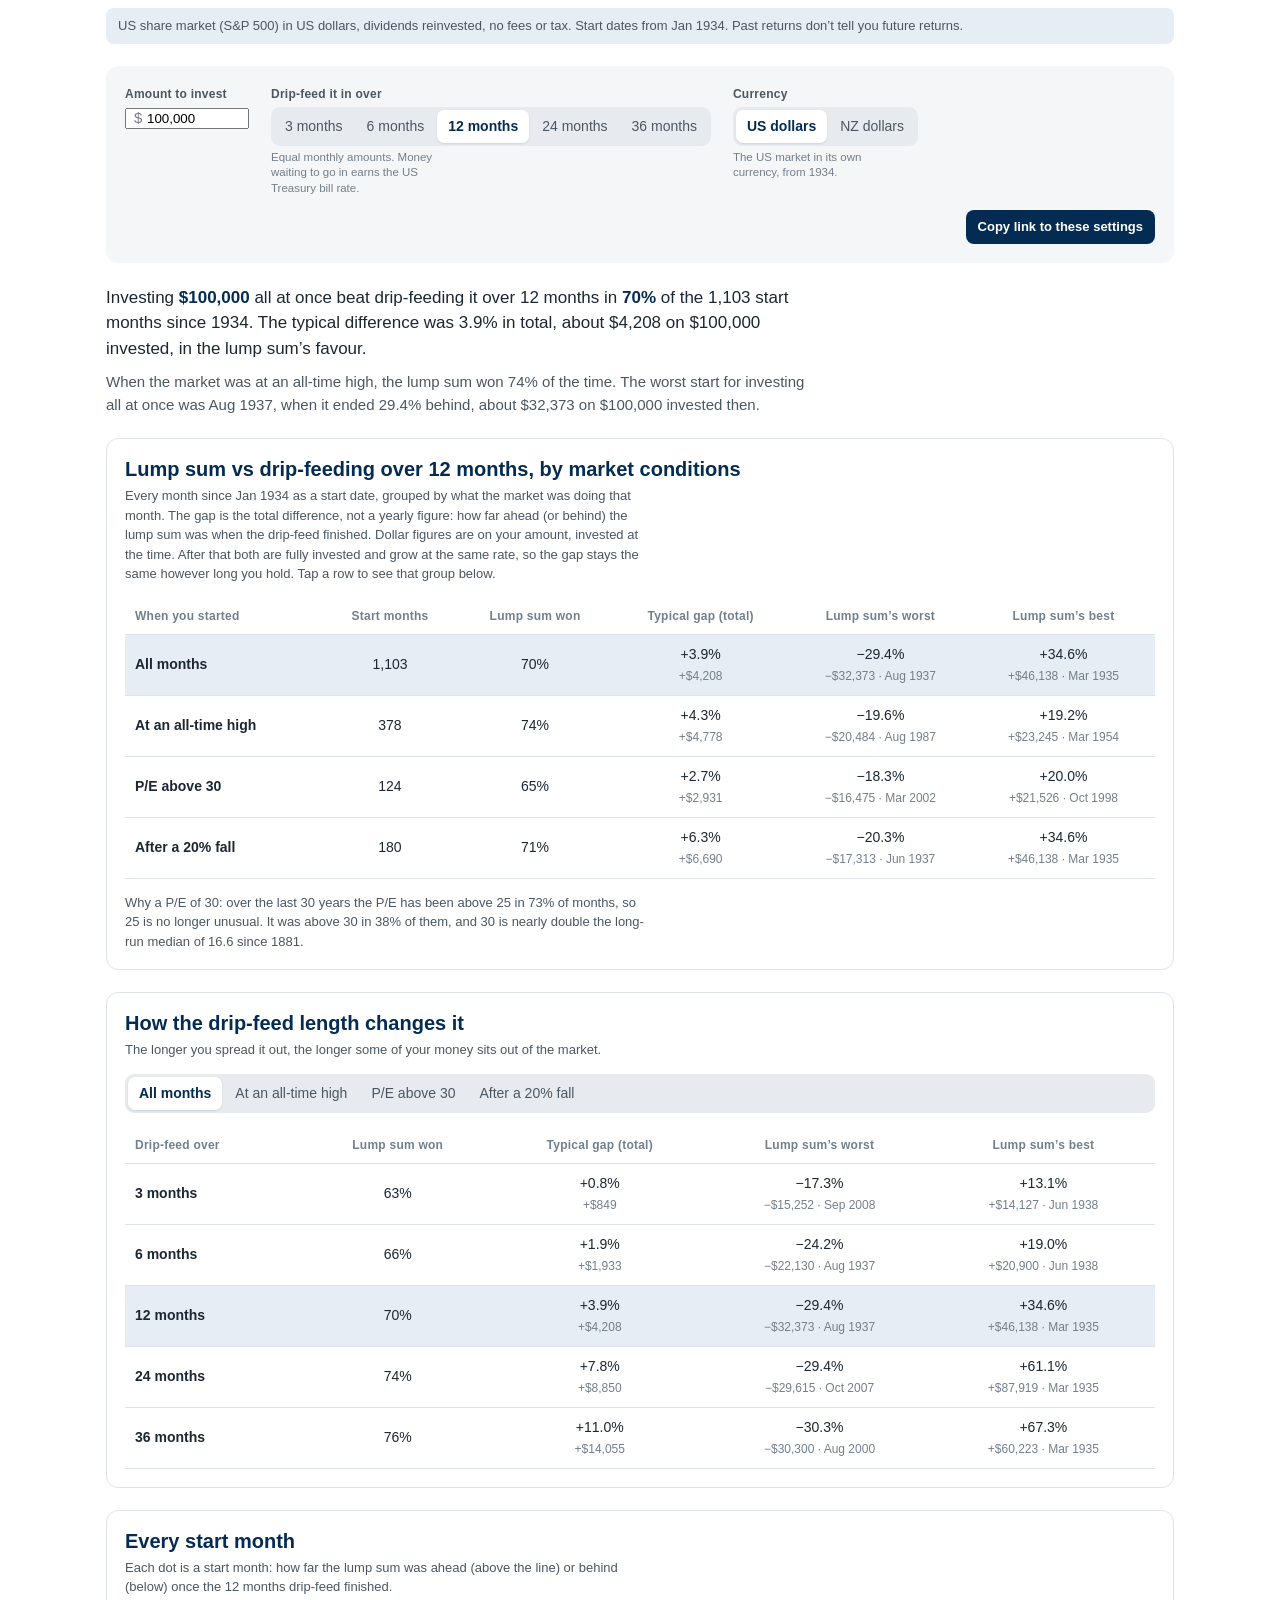
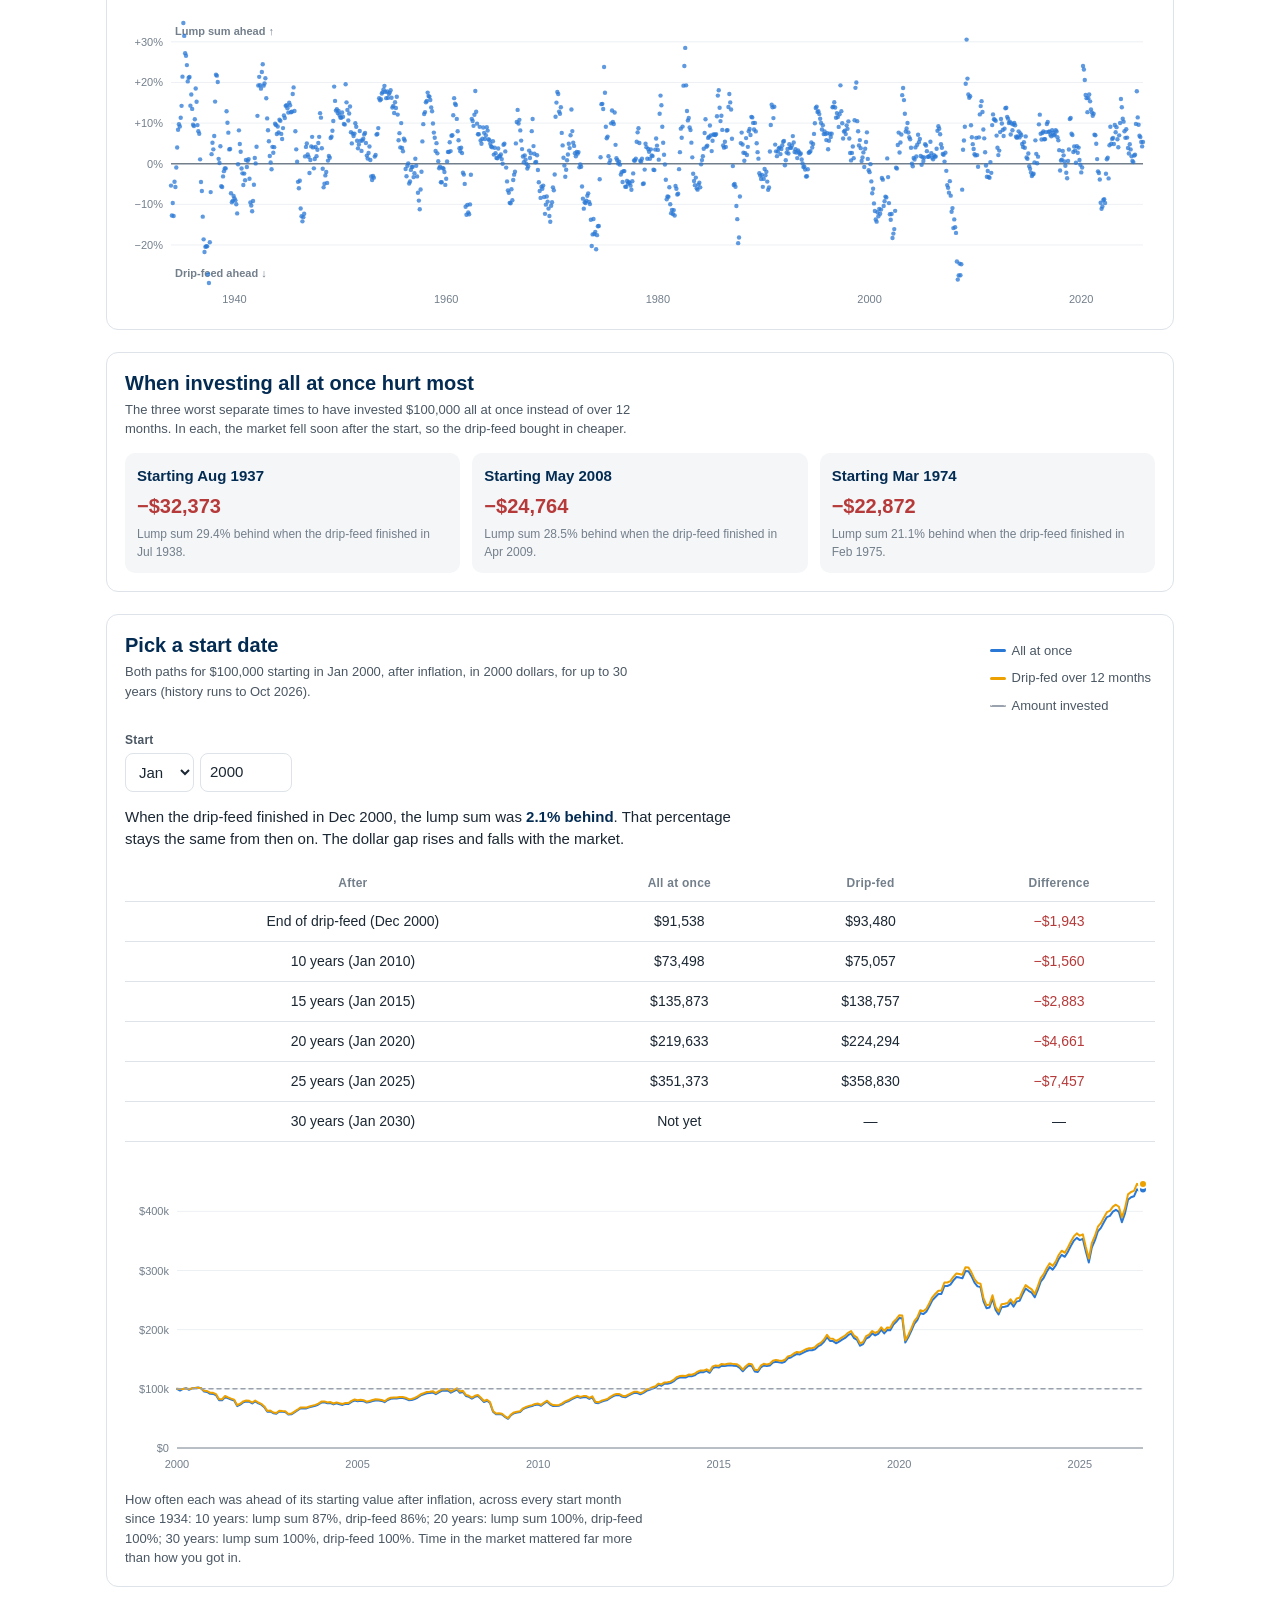
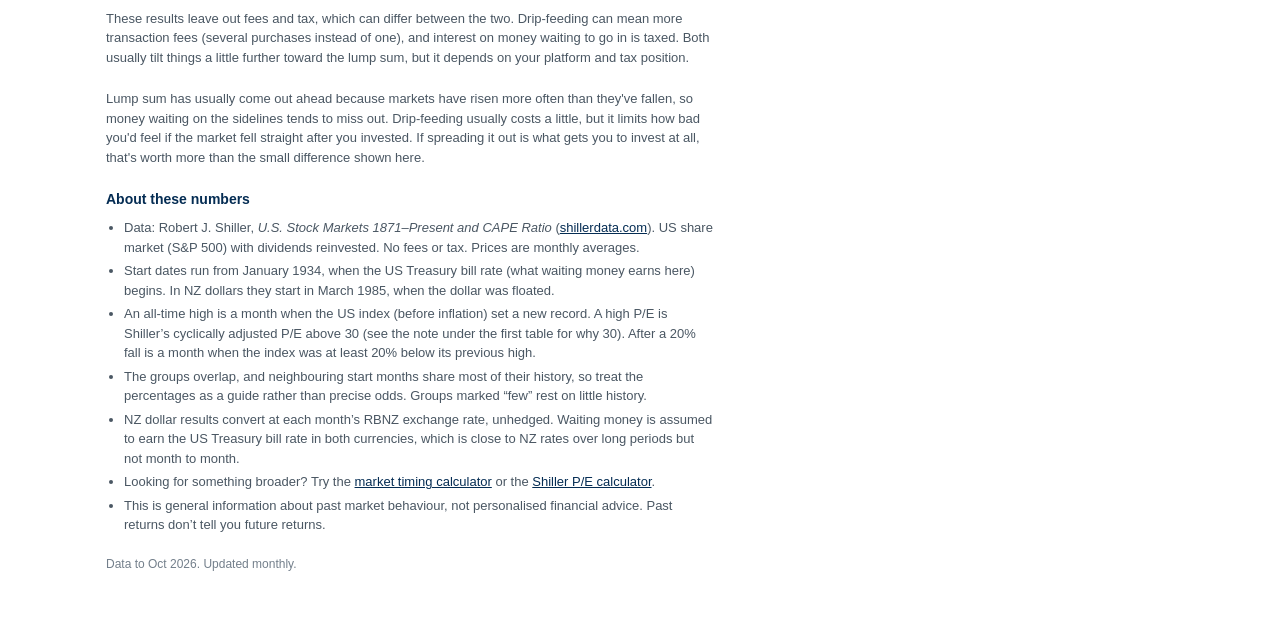
==== lump-sum.html @ 9779d79a "DCA v lump sum calculator" ====
<!doctype html>
<html lang="en-NZ">
<head>
<meta charset="utf-8">
<meta name="viewport" content="width=device-width, initial-scale=1">
<title>Lump Sum or Drip-Feed Calculator | Your Money Blueprint</title>
<meta name="description" content="Should you invest a lump sum all at once or spread it out over months? See how often each won in every month since 1934, including when markets were at record highs, expensive, or had just fallen.">
<meta name="robots" content="noindex">
<link rel="stylesheet" href="assets/style.css?v=2">
<style>
.groups tbody tr td:first-child { text-align: left; font-weight: 600; }
.groups th:first-child { text-align: left; }
.small { font-size: 12px; color: var(--ink-3); font-weight: 500; }
.few { font-size: 11px; color: var(--ink-3); font-weight: 600; margin-left: 6px; }
.worst { display: grid; grid-template-columns: repeat(auto-fit, minmax(min(100%, 220px), 1fr)); gap: 12px; }
.worst .w { background: var(--panel); border-radius: 10px; padding: 12px; display: grid; gap: 4px; }
.worst .w b { color: var(--navy); }
.worst .w .v { font-size: 20px; font-weight: 700; }
.dotkey { display: inline-flex; align-items: center; gap: 6px; margin-right: 12px; font-size: 13px; color: var(--ink-2); }
.dotkey i { width: 9px; height: 9px; border-radius: 50%; display: inline-block; }
</style>
</head>
<body>
<div class="wrap">
  <div class="loading" id="loading">Loading market data&hellip;</div>
  <div id="app" hidden style="display:grid;gap:22px">
    <div class="basis" id="basis"></div>

    <div class="card panel">
      <div class="controls">
        <label class="field"><span>Amount to invest</span>
          <div class="money"><input type="number" id="amt" min="1000" step="1000"></div>
        </label>
        <div class="field"><span>Drip-feed it in over</span>
          <div class="seg" id="msel"><button data-v="3">3 months</button><button data-v="6">6 months</button><button data-v="12">12 months</button><button data-v="24">24 months</button><button data-v="36">36 months</button></div>
          <small class="hint">Equal monthly amounts. Money waiting to go in earns the US Treasury bill rate.</small>
        </div>
        <div class="field"><span>Currency</span>
          <div class="seg" id="cur"><button data-v="usd">US dollars</button><button data-v="nzd">NZ dollars</button></div>
          <small class="hint" id="curhint"></small>
        </div>
      </div>
      <div class="toolbar">
        <span></span>
        <button class="share" id="share" type="button">Copy link to these settings</button>
      </div>
      <div class="share-out" id="shareOut" hidden></div>
    </div>

    <p class="headline" id="headline"></p>

    <div class="card">
      <div style="display:grid;gap:4px">
        <h2 id="gTitle"></h2>
        <p class="sub">Every month since <span id="firstYr"></span> as a start date, grouped by what the market was doing that month. The gap is the total difference, not a yearly figure: how far ahead (or behind) the lump sum was when the drip-feed finished. Dollar figures are on your amount, invested at the time. After that both are fully invested and grow at the same rate, so the gap stays the same however long you hold. Tap a row to see that group below.</p>
      </div>
      <div class="tablewrap"><table class="groups" id="gtable"></table></div>
      <p class="sub" id="penote"></p>
    </div>

    <div class="card">
      <div style="display:grid;gap:4px">
        <h2 id="mTitle"></h2>
        <p class="sub">The longer you spread it out, the longer some of your money sits out of the market.</p>
      </div>
      <div class="seg" id="gsel" role="group" aria-label="Market conditions"><button data-v="all">All months</button><button data-v="ath">At an all-time high</button><button data-v="pe">P/E above 30</button><button data-v="fall">After a 20% fall</button></div>
      <div class="tablewrap"><table class="groups" id="mtable"></table></div>
    </div>

    <div class="card">
      <div class="chart-head">
        <div><h2>Every start month</h2><p class="sub" id="scsub"></p></div>
        <div id="sckey"></div>
      </div>
      <div class="chart" id="sc"></div>
    </div>

    <div class="card">
      <div style="display:grid;gap:4px"><h2>When investing all at once hurt most</h2>
      <p class="sub" id="worstsub"></p></div>
      <div class="worst" id="worst"></div>
    </div>

    <div class="card">
      <div class="chart-head">
        <div><h2>Pick a start date</h2><p class="sub" id="pathsub"></p></div>
        <div class="legend" id="pleg"></div>
      </div>
      <div class="controls">
        <label class="field"><span>Start</span>
          <div class="pair"><select id="sm" aria-label="Start month"></select><input type="number" id="sy" aria-label="Start year"></div>
        </label>
      </div>
      <p class="headline" id="pathHead" style="font-size:15px"></p>
      <div class="tablewrap"><table id="ptable"></table></div>
      <div class="chart" id="pc"></div>
      <p class="sub" id="longrun"></p>
    </div>

    <p class="caveat">These results leave out fees and tax, which can differ between the two. Drip-feeding can mean more transaction fees (several purchases instead of one), and interest on money waiting to go in is taxed. Both usually tilt things a little further toward the lump sum, but it depends on your platform and tax position.</p>

    <p class="caveat">Lump sum has usually come out ahead because markets have risen more often than they've fallen, so money waiting on the sidelines tends to miss out. Drip-feeding usually costs a little, but it limits how bad you'd feel if the market fell straight after you invested. If spreading it out is what gets you to invest at all, that's worth more than the small difference shown here.</p>

    <div class="notes">
      <h3>About these numbers</h3>
      <ul>
        <li>Data: Robert J. Shiller, <em>U.S. Stock Markets 1871&ndash;Present and CAPE Ratio</em> (<a href="https://shillerdata.com" target="_blank" rel="noopener">shillerdata.com</a>). US share market (S&amp;P 500) with dividends reinvested. No fees or tax. Prices are monthly averages.</li>
        <li>Start dates run from January 1934, when the US Treasury bill rate (what waiting money earns here) begins. In NZ dollars they start in March 1985, when the dollar was floated.</li>
        <li>An all-time high is a month when the US index (before inflation) set a new record. A high P/E is Shiller&rsquo;s cyclically adjusted P/E above 30 (see the note under the first table for why 30). After a 20% fall is a month when the index was at least 20% below its previous high.</li>
        <li>The groups overlap, and neighbouring start months share most of their history, so treat the percentages as a guide rather than precise odds. Groups marked &ldquo;few&rdquo; rest on little history.</li>
        <li>NZ dollar results convert at each month&rsquo;s RBNZ exchange rate, unhedged. Waiting money is assumed to earn the US Treasury bill rate in both currencies, which is close to NZ rates over long periods but not month to month.</li>
        <li>Looking for something broader? Try the <a href="https://www.yourmoneyblueprint.co.nz/market-timing-calculator" target="_top">market timing calculator</a> or the <a href="https://www.yourmoneyblueprint.co.nz/shiller-pe-calculator" target="_top">Shiller P/E calculator</a>.</li>
        <li>This is general information about past market behaviour, not personalised financial advice. Past returns don&rsquo;t tell you future returns.</li>
      </ul>
      <p class="thin" id="datanote"></p>
    </div>
  </div>
</div>
<script src="assets/core.js?v=2"></script>
<script src="assets/lump.js?v=2"></script>
</body>
</html>
---- assets/style.css ----
/* Your Money Blueprint market history calculators. Light only, to sit inside the Squarespace site. */
:root {
  --bg: #ffffff;
  --panel: #f4f6f8;
  --surface: #ffffff;
  --ink: #1b2733;
  --ink-2: #4a5763;
  --ink-3: #737f8b;
  --line: #dde3e9;
  --grid: #edf0f3;
  --navy: #042C53;
  --navy-wash: #e6edf4;
  --neg: #b63a3a;
  --s-month: #2a78d6;
  --s-worst: #eb6834;
  --s-perfect: #1baf7a;
  --s-drip: #eda100;
  --s-dip: #e87ba4;
  --s-ath: #008300;
  --s-rec: #6250d6;
  --s-noath: #e34948;
  --s-invested: #9aa3ad;
  --font: -apple-system, BlinkMacSystemFont, "Segoe UI", Roboto, "Helvetica Neue", Arial, sans-serif;
  color-scheme: light;
}
* { box-sizing: border-box; }
[hidden] { display: none !important; }
html, body { margin: 0; }
body { background: var(--bg); color: var(--ink); font-family: var(--font); font-size: 15px; line-height: 1.5; }
.wrap { max-width: 1100px; margin: 0 auto; padding: 8px 16px 32px; display: grid; gap: 22px; }
h2 { font-size: 20px; line-height: 1.25; margin: 0; color: var(--navy); text-wrap: balance; }
h3 { font-size: 16px; margin: 0; color: var(--navy); }
a { color: var(--navy); }
.basis { font-size: 13px; color: var(--ink-2); background: var(--navy-wash); border-radius: 8px; padding: 8px 12px; }
button:focus-visible, select:focus-visible, input:focus-visible, [tabindex]:focus-visible { outline: 2px solid var(--navy); outline-offset: 2px; }

/* controls */
.card { background: var(--surface); border: 1px solid var(--line); border-radius: 12px; padding: 18px; display: grid; gap: 14px; min-width: 0; }
.card.panel { background: var(--panel); border-color: transparent; }
.controls { display: flex; flex-wrap: wrap; gap: 16px 22px; align-items: start; }
.field { display: grid; gap: 4px; align-content: start; }
.field > span { font-size: 12px; font-weight: 600; color: var(--ink-2); letter-spacing: .02em; }
.hint { font-size: 11.5px; color: var(--ink-3); max-width: 26ch; line-height: 1.35; }
.pair { display: flex; gap: 6px; }
select, input[type="number"] { font: inherit; color: var(--ink); background: var(--surface); border: 1px solid var(--line); border-radius: 8px; padding: 7px 9px; min-height: 38px; }
input[type="number"] { width: 92px; font-variant-numeric: tabular-nums; }
.money { position: relative; }
.money input { padding-left: 20px; width: 124px; }
.money::before { content: "$"; position: absolute; left: 9px; top: 50%; transform: translateY(-50%); color: var(--ink-3); }
.seg { display: inline-flex; flex-wrap: wrap; background: #e7ebef; border-radius: 9px; padding: 3px; gap: 2px; }
.seg button { font: inherit; font-size: 14px; border: none; background: none; color: var(--ink-2); padding: 6px 11px; border-radius: 7px; cursor: pointer; white-space: nowrap; }
.seg button[aria-pressed="true"] { background: var(--surface); color: var(--navy); font-weight: 600; box-shadow: 0 1px 2px rgba(0,0,0,.1); }
.toolbar { display: flex; flex-wrap: wrap; gap: 8px; align-items: center; justify-content: space-between; }
.presets { display: flex; flex-wrap: wrap; gap: 8px; align-items: center; }
.presets .lbl { font-size: 12px; font-weight: 600; color: var(--ink-3); margin-right: 2px; }
.chip { font: inherit; font-size: 13px; border: 1px solid var(--line); background: var(--surface); color: var(--ink-2); padding: 4px 10px; border-radius: 999px; cursor: pointer; }
.chip:hover { border-color: var(--ink-3); color: var(--ink); }
.chip[aria-pressed="true"] { background: var(--navy-wash); border-color: var(--navy); color: var(--navy); }
.share { font: inherit; font-size: 13px; font-weight: 600; color: var(--surface); background: var(--navy); border: none; border-radius: 8px; padding: 7px 12px; cursor: pointer; white-space: nowrap; }
.share-out { display: flex; gap: 8px; align-items: center; flex-wrap: wrap; font-size: 13px; color: var(--ink-2); }
.share-out input { font: inherit; font-size: 12px; flex: 1 1 260px; min-width: 0; padding: 6px 8px; border: 1px solid var(--line); border-radius: 6px; color: var(--ink-2); }
.err { color: var(--neg); font-size: 13px; font-weight: 600; }

/* headline */
.headline { font-size: 17px; line-height: 1.5; max-width: 74ch; margin: 0; text-wrap: pretty; }
.headline strong { font-weight: 700; color: var(--navy); }
.headline .hl2 { display: block; margin-top: 10px; font-size: 15px; color: var(--ink-2); }

/* result cards */
.group { display: grid; gap: 10px; }
.group-head { display: flex; flex-wrap: wrap; gap: 4px 12px; align-items: baseline; }
.group-head p { margin: 0; font-size: 13px; color: var(--ink-2); }
.results { display: grid; grid-template-columns: repeat(auto-fill, minmax(min(100%, 230px), 1fr)); gap: 12px; }
.strat { background: var(--surface); border: 1px solid var(--line); border-radius: 12px; padding: 14px 14px; display: grid; gap: 6px; min-width: 0; grid-row: span 4; grid-template-rows: subgrid; text-align: center; }
.group.hind .strat { background: var(--panel); border-style: dashed; }
.strat .name { display: flex; align-items: center; justify-content: center; gap: 8px; font-weight: 600; font-size: 14px; text-wrap: balance; }
.key { width: 16px; height: 3px; border-radius: 2px; flex: none; display: inline-block; }
.strat .desc { font-size: 12.5px; color: var(--ink-3); line-height: 1.4; }
.strat .pct { font-size: 28px; font-weight: 700; letter-spacing: -.01em; line-height: 1.1; align-self: center; color: var(--ink); }
.strat .pct small { font-size: 13px; font-weight: 500; color: var(--ink-2); letter-spacing: 0; }
.strat .val { font-size: 13px; color: var(--ink-2); font-variant-numeric: tabular-nums; align-self: start; }
.strat .val div { margin-top: 2px; font-size: 12.5px; }
.strat.off .pct { font-size: 15px; font-weight: 600; color: var(--ink-3); }
.neg { color: var(--neg) !important; }
.caveat { font-size: 13px; color: var(--ink-2); margin: 0; max-width: 84ch; }

/* charts */
.chart-head { display: flex; justify-content: space-between; gap: 12px; flex-wrap: wrap; align-items: baseline; }
.chart-head > div { display: grid; gap: 4px; }
.sub { font-size: 13px; color: var(--ink-2); margin: 0; max-width: 72ch; }
.legend { display: flex; flex-wrap: wrap; gap: 4px 10px; font-size: 13px; color: var(--ink-2); }
.legend button { font: inherit; font-size: 13px; color: var(--ink-2); background: none; border: none; padding: 2px 4px; border-radius: 6px; display: inline-flex; align-items: center; gap: 6px; cursor: pointer; }
.legend button:hover { background: var(--panel); }
.legend button[aria-pressed="false"] { opacity: .4; text-decoration: line-through; }
.chart { position: relative; width: 100%; }
.chart svg { display: block; width: 100%; height: auto; overflow: visible; touch-action: pan-y; }
.chart text { fill: var(--ink-3); font-family: var(--font); font-size: 11px; font-variant-numeric: tabular-nums; }
.tip { position: absolute; pointer-events: none; background: var(--surface); border: 1px solid var(--line); border-radius: 8px; padding: 8px 10px; font-size: 12.5px; box-shadow: 0 4px 14px rgba(0,0,0,.12); min-width: 180px; z-index: 5; }
.tip .t { font-weight: 600; margin-bottom: 4px; color: var(--ink); }
.tip .r { display: grid; grid-template-columns: 14px 1fr auto; gap: 6px; align-items: center; color: var(--ink-2); }
.tip .r b { color: var(--ink); font-variant-numeric: tabular-nums; font-weight: 600; text-align: right; }
.tip .k { width: 12px; height: 3px; border-radius: 2px; }

/* stats tiles */
.stats { display: grid; grid-template-columns: repeat(4, minmax(0, 1fr)); gap: 16px 12px; }
.stat { display: grid; gap: 4px; grid-row: span 3; grid-template-rows: subgrid; text-align: center; padding: 12px 10px; background: var(--panel); border-radius: 10px; min-width: 0; }
.stat .l { font-size: 12px; color: var(--ink-3); font-weight: 600; align-self: end; }
.stat .v { font-size: 20px; font-weight: 700; color: var(--navy); }
.stat .n { font-size: 12px; color: var(--ink-2); }

/* P/E page */
.callout { display: flex; gap: 18px; flex-wrap: wrap; align-items: center; }
.big { font-size: 44px; font-weight: 700; line-height: 1; color: var(--navy); }
.thin { color: var(--ink-3); font-size: 12px; }
.tablewrap { overflow-x: auto; }
table { border-collapse: collapse; width: 100%; font-size: 14px; font-variant-numeric: tabular-nums; }
th, td { text-align: center; padding: 9px 10px; border-bottom: 1px solid var(--line); white-space: nowrap; }
th { font-size: 12px; color: var(--ink-3); font-weight: 600; letter-spacing: .02em; }
tbody tr { cursor: pointer; }
tbody tr:hover { background: var(--panel); }
tbody tr[aria-selected="true"] { background: var(--navy-wash); }
tbody tr.today td:first-child::after { content: "Today"; font-size: 11px; font-weight: 700; margin-left: 8px; padding: 1px 6px; border-radius: 99px; background: var(--navy); color: #fff; }

/* notes */
.notes { font-size: 13px; color: var(--ink-2); display: grid; gap: 8px; max-width: 84ch; }
.notes h3 { font-size: 14px; }
.notes ul { margin: 0; padding-left: 18px; display: grid; gap: 4px; }
.loading { padding: 40px 0; text-align: center; color: var(--ink-3); }

@media (min-width: 900px) {
  .results.n5 { grid-template-columns: repeat(5, minmax(0, 1fr)); }
  .results.n6 { grid-template-columns: repeat(3, minmax(0, 1fr)); }
  .results.n2 { grid-template-columns: repeat(auto-fill, minmax(220px, 260px)); }
}
@media (max-width: 760px) {
  .stats { grid-template-columns: repeat(2, minmax(0, 1fr)); }
}
@media (max-width: 560px) {
  .wrap { padding: 4px 12px 24px; gap: 18px; }
  .results { grid-template-columns: repeat(2, minmax(0, 1fr)); gap: 8px; }
  .strat { padding: 10px 8px; gap: 4px; }
  .strat .name { font-size: 13px; gap: 6px; }
  .strat .desc { font-size: 11.5px; }
  .strat .pct { font-size: 22px; }
  .strat .pct small { display: block; font-size: 11.5px; }
  .strat .val, .strat .val div { font-size: 11.5px; }
  .headline { font-size: 16px; }
  .stat .v { font-size: 17px; }
}
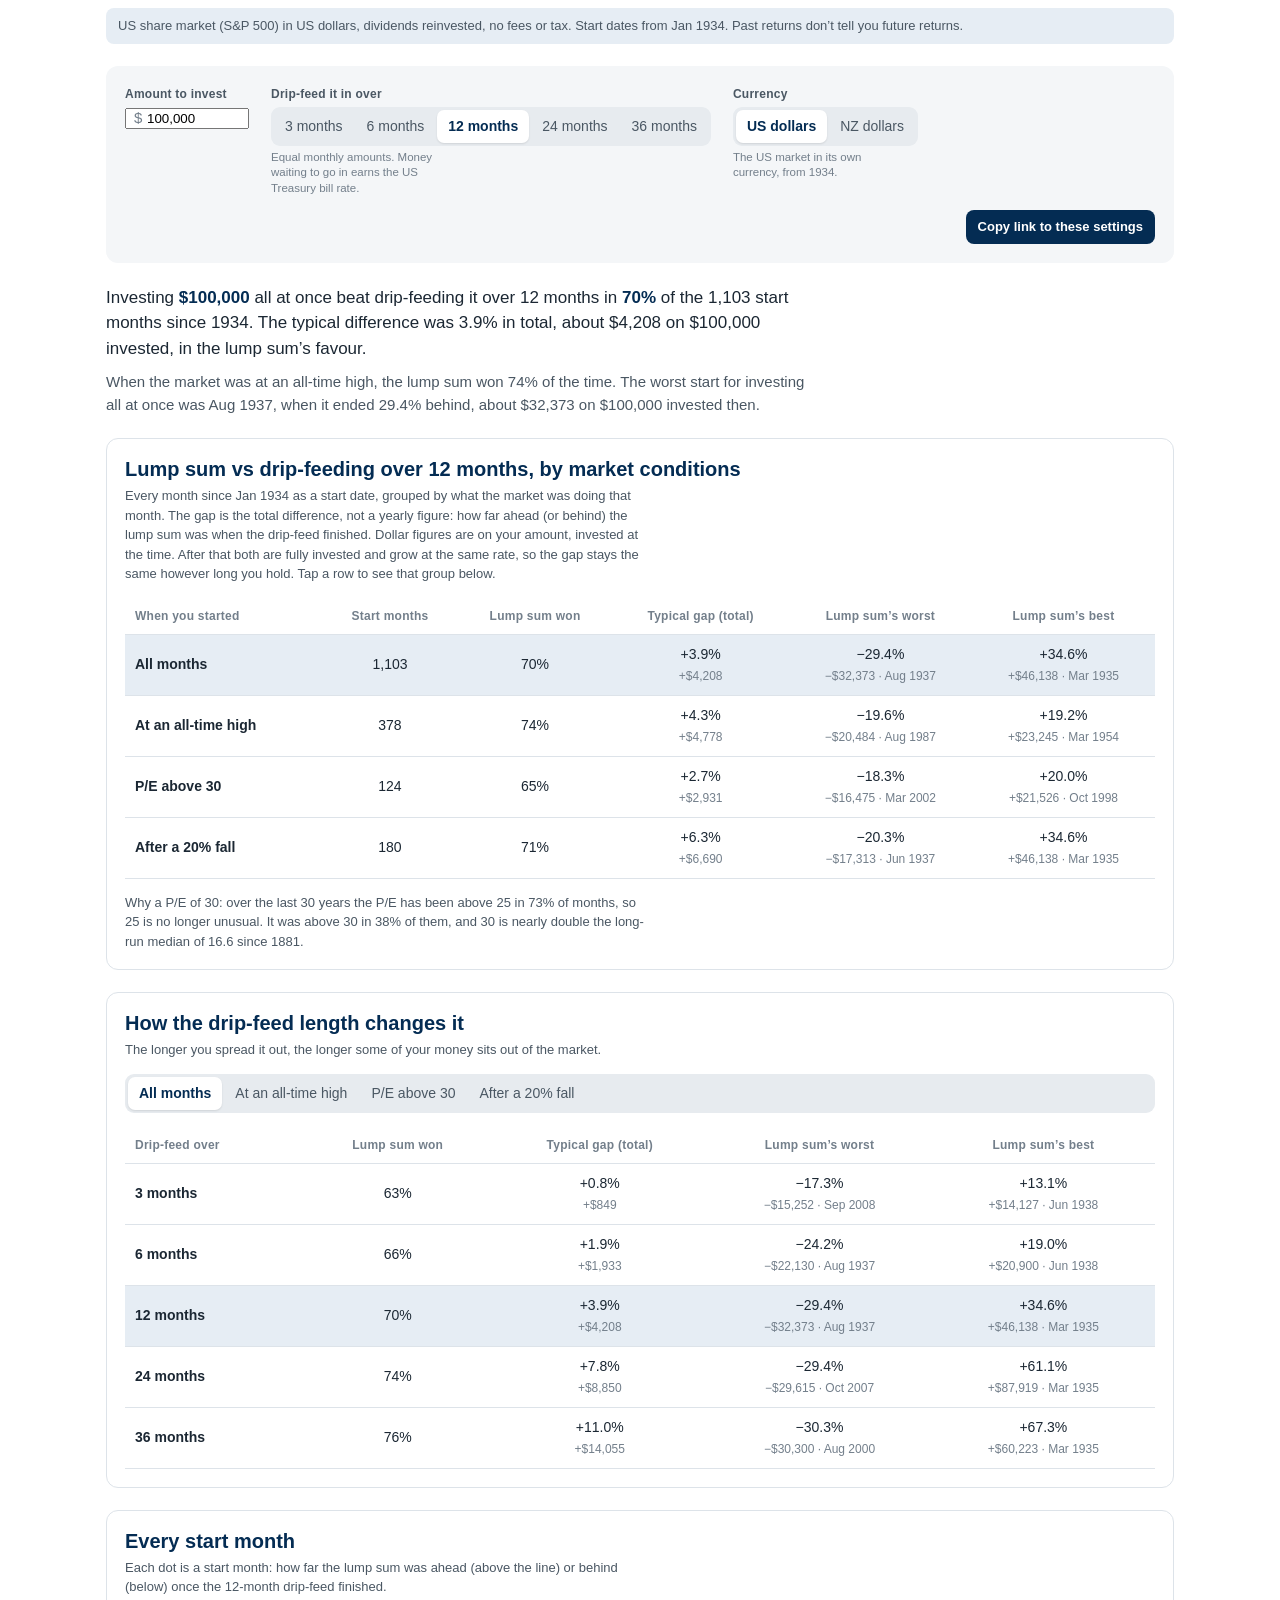
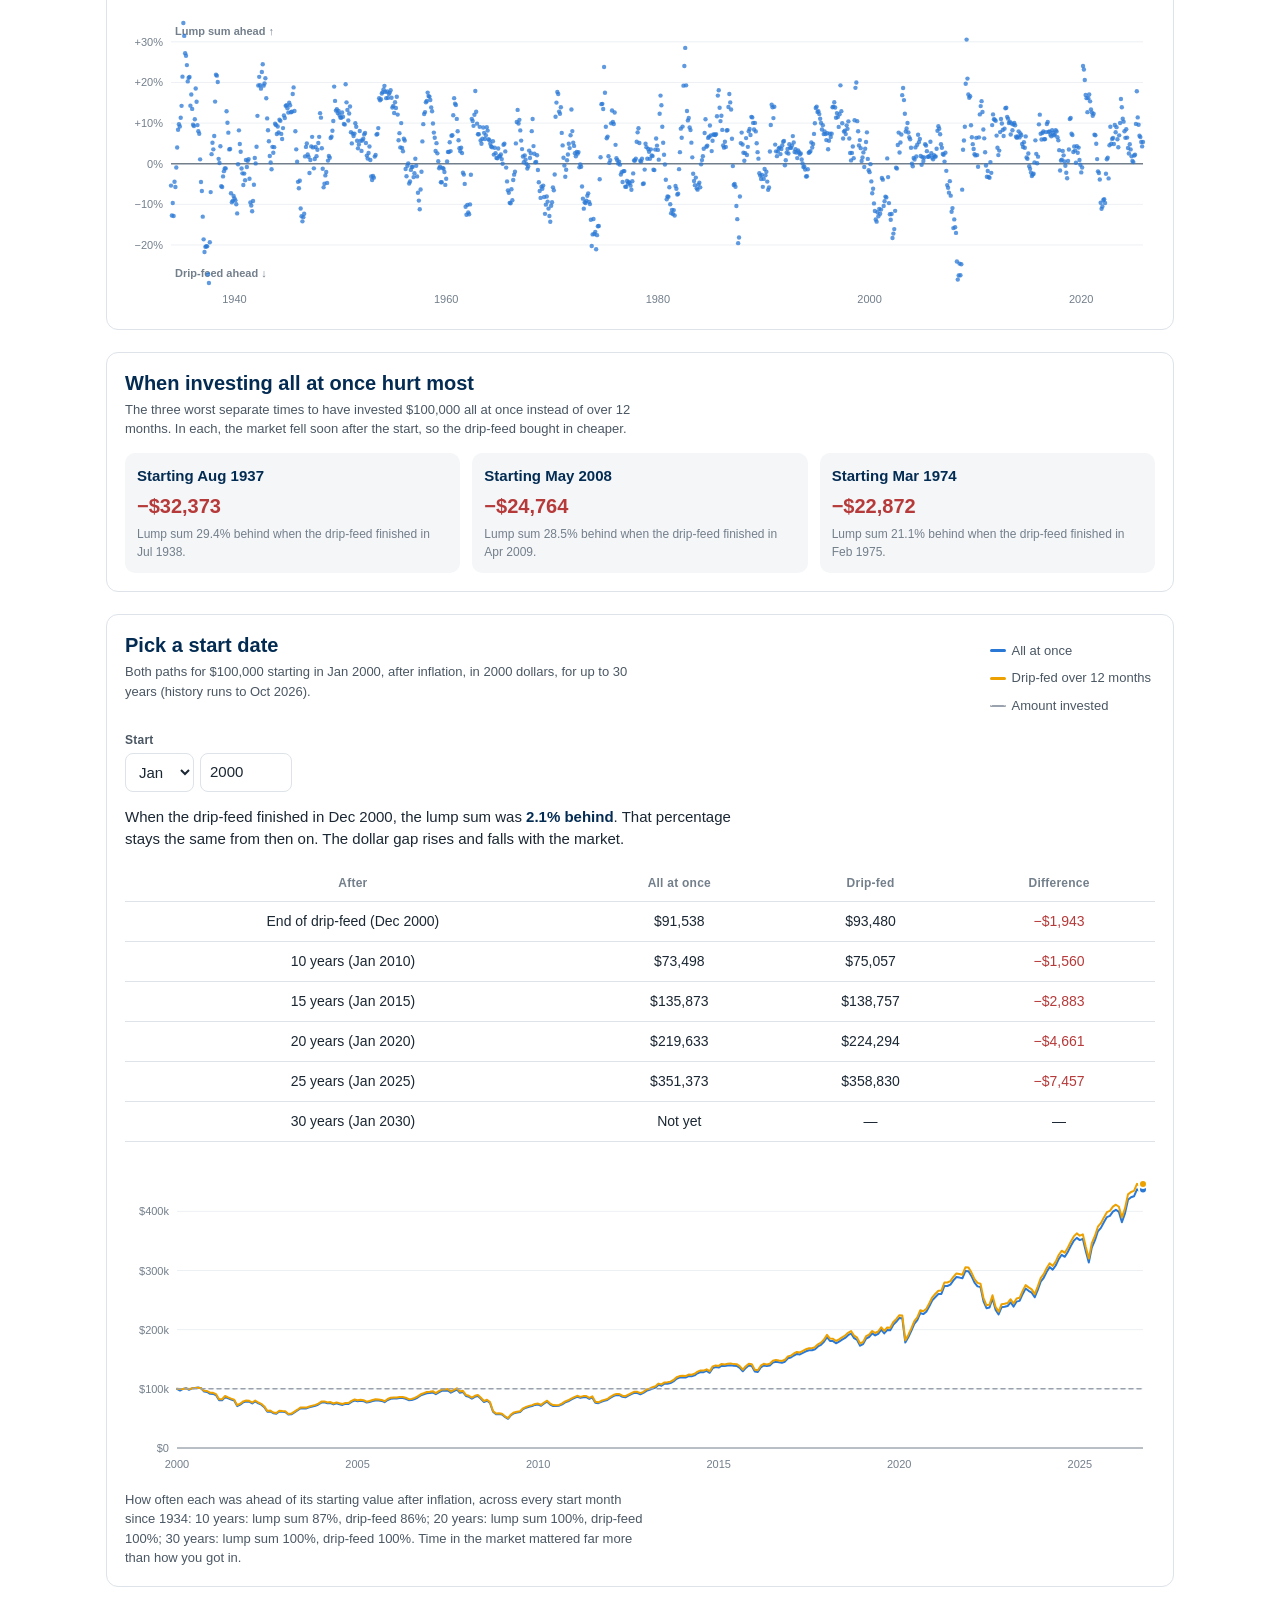
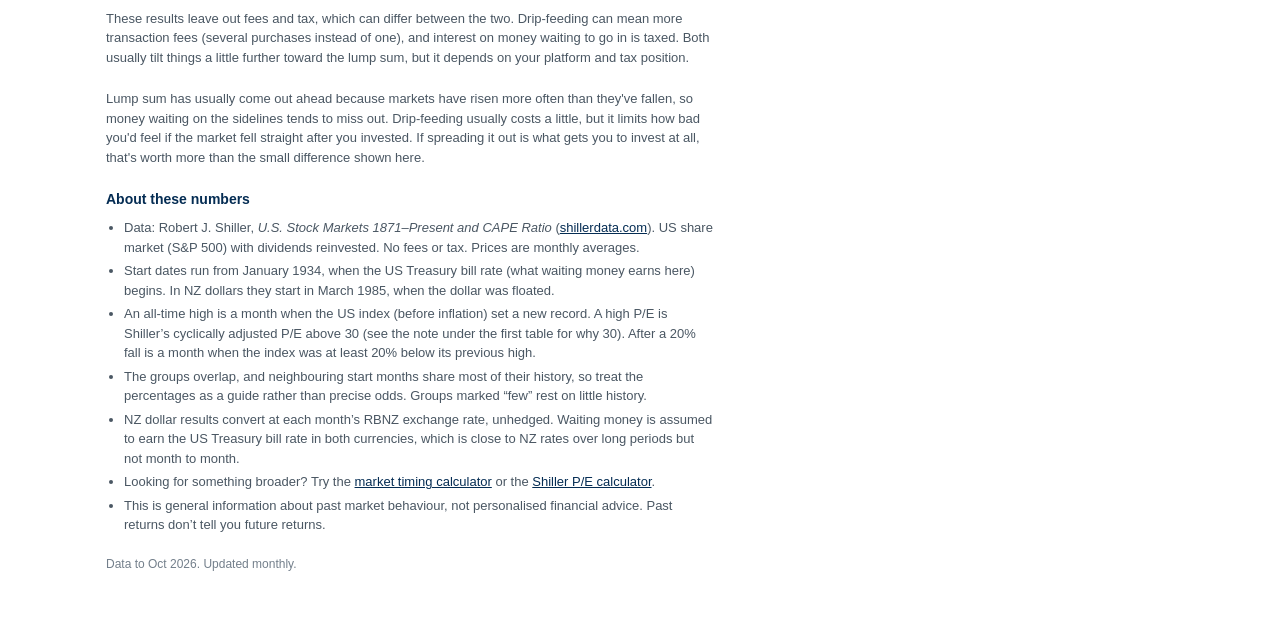
==== commit 72b062da: "typo fix" ====
--- a/lump-sum.html
+++ b/lump-sum.html
@@ -117,6 +117,6 @@
   </div>
 </div>
 <script src="assets/core.js?v=2"></script>
-<script src="assets/lump.js?v=2"></script>
+<script src="assets/lump.js?v=3"></script>
 </body>
 </html>
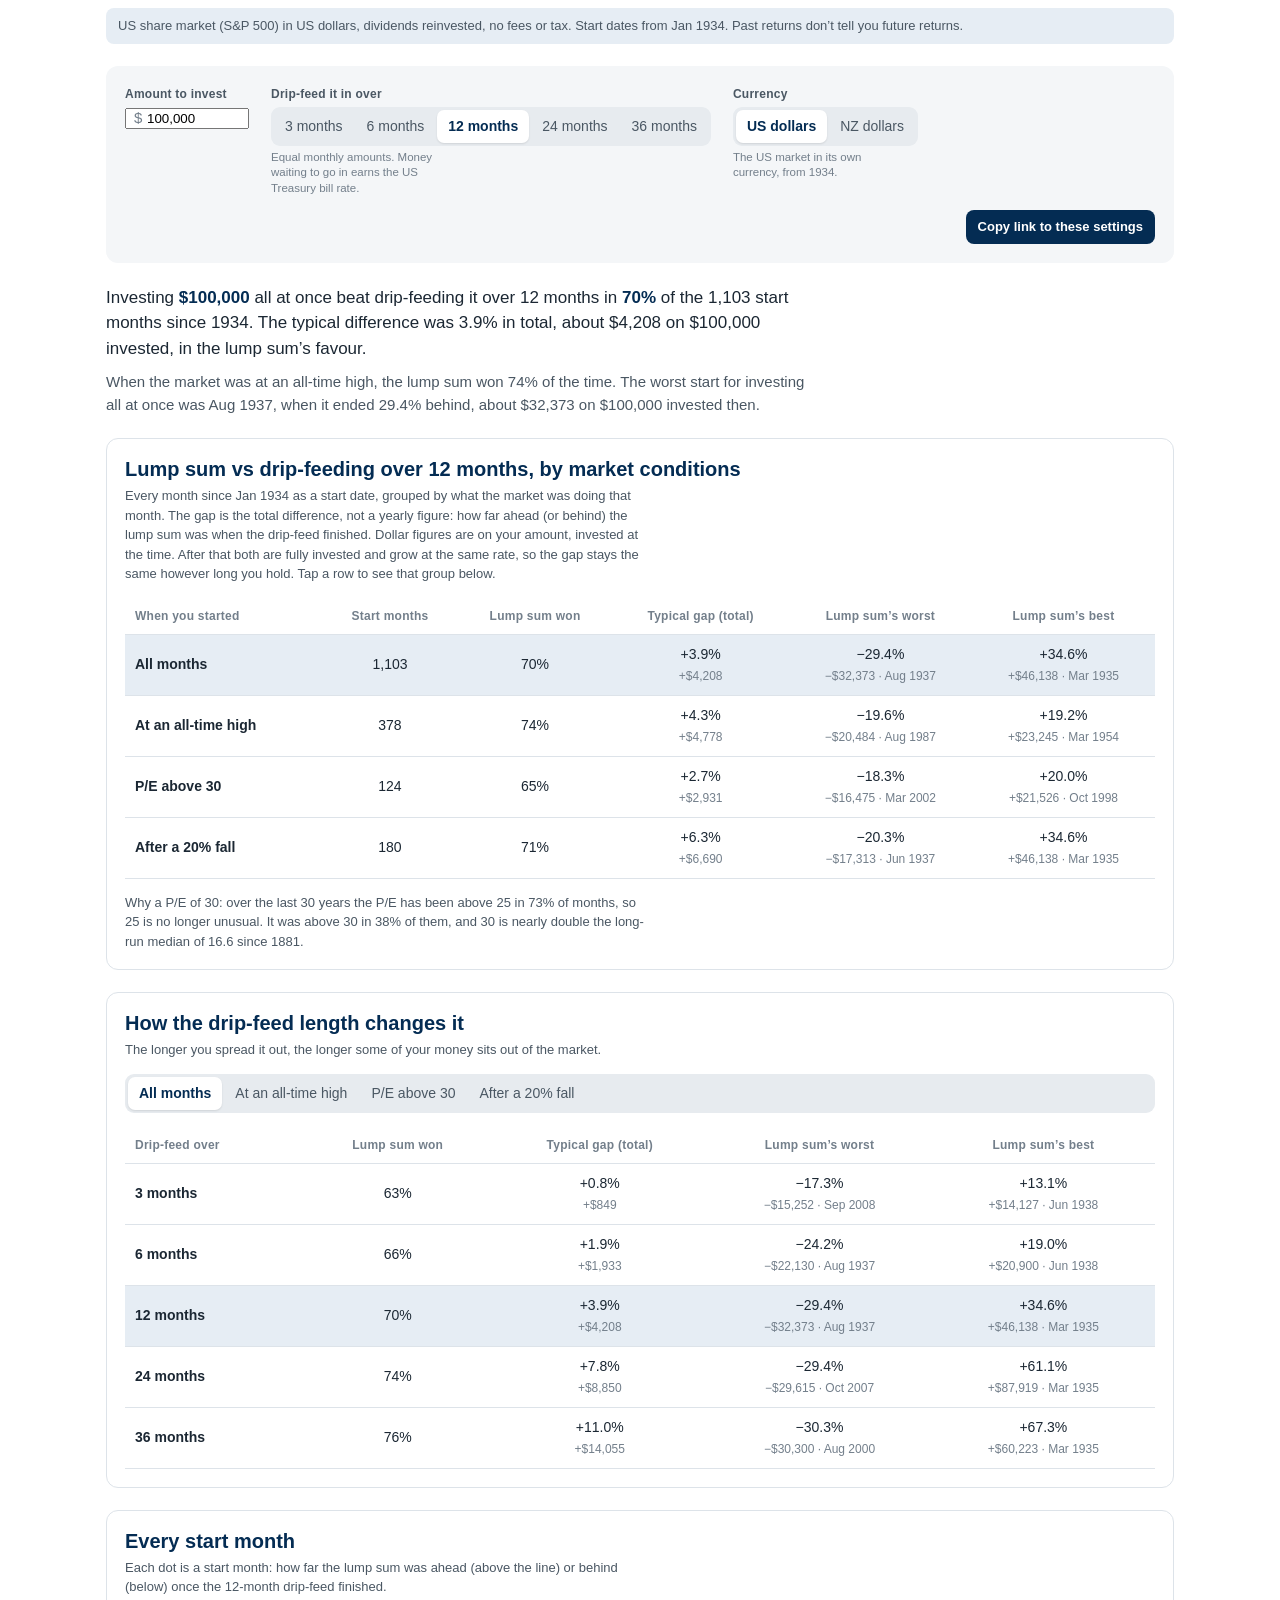
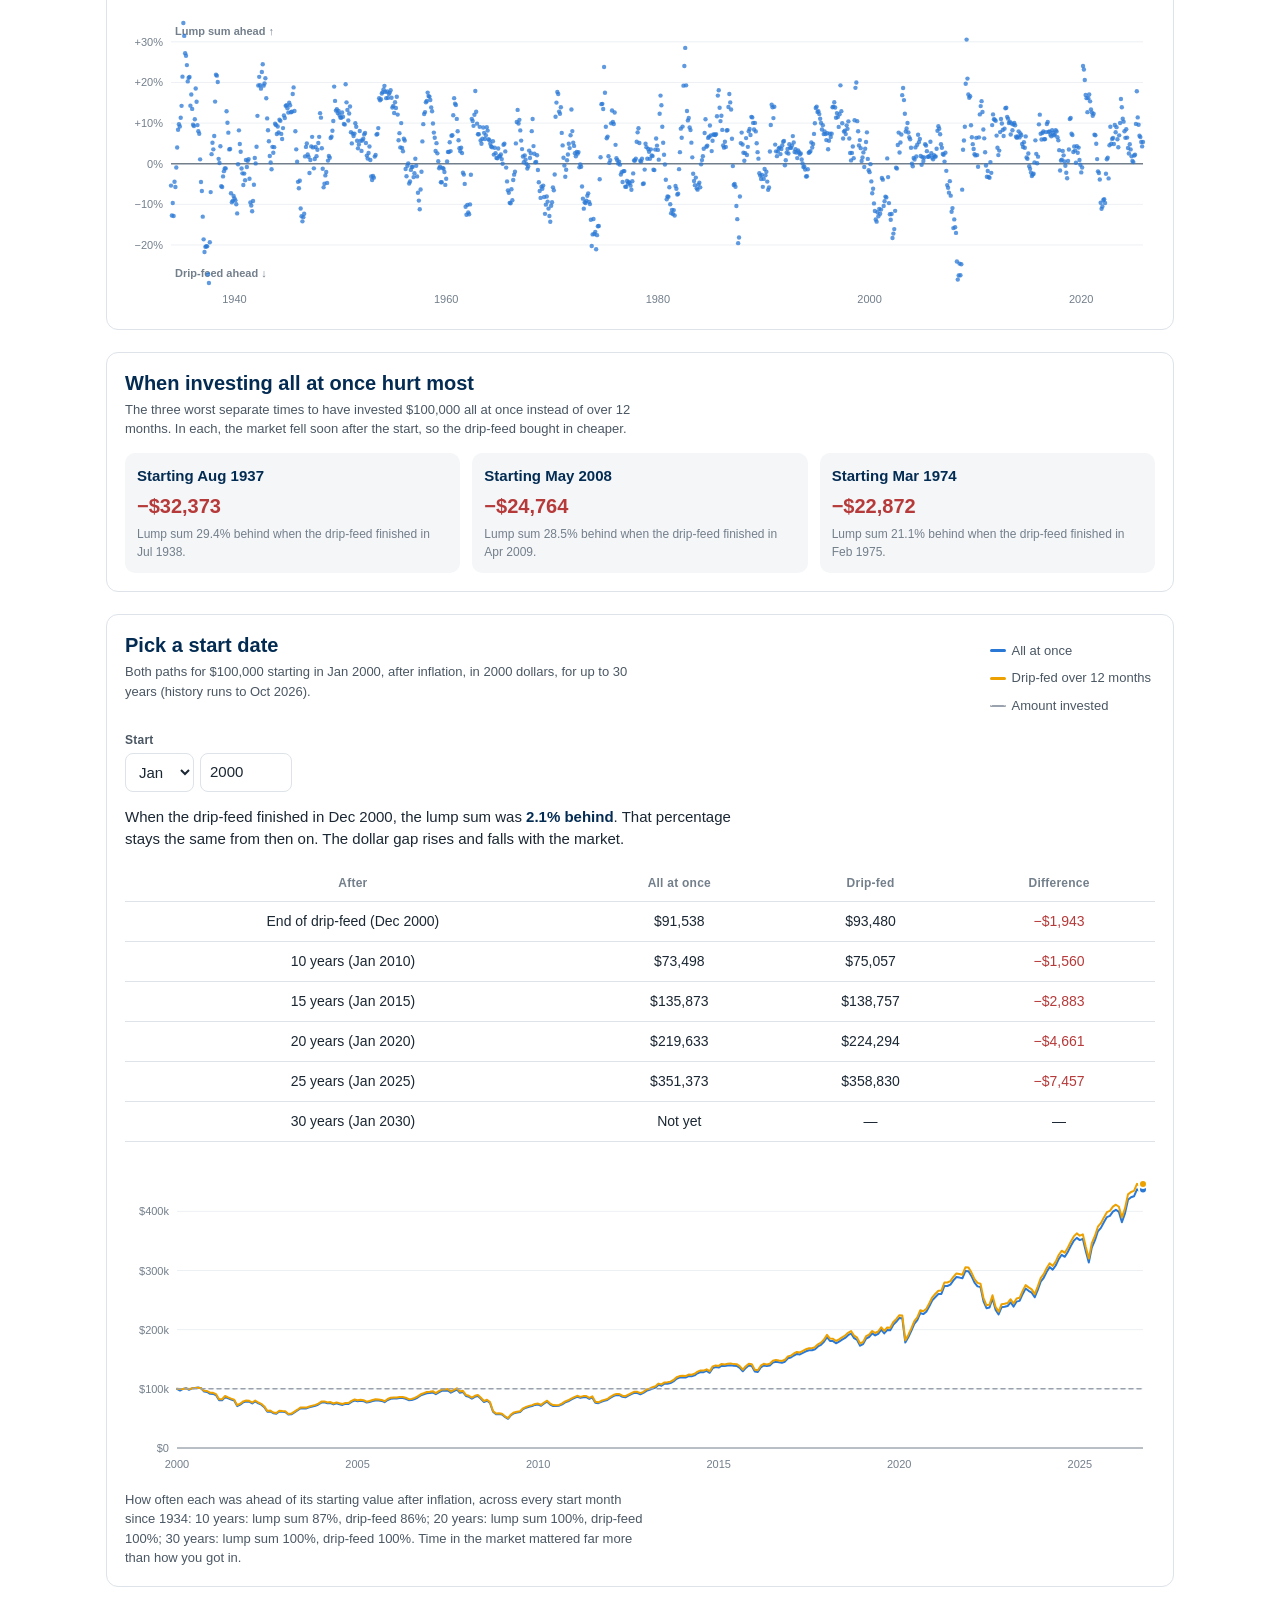
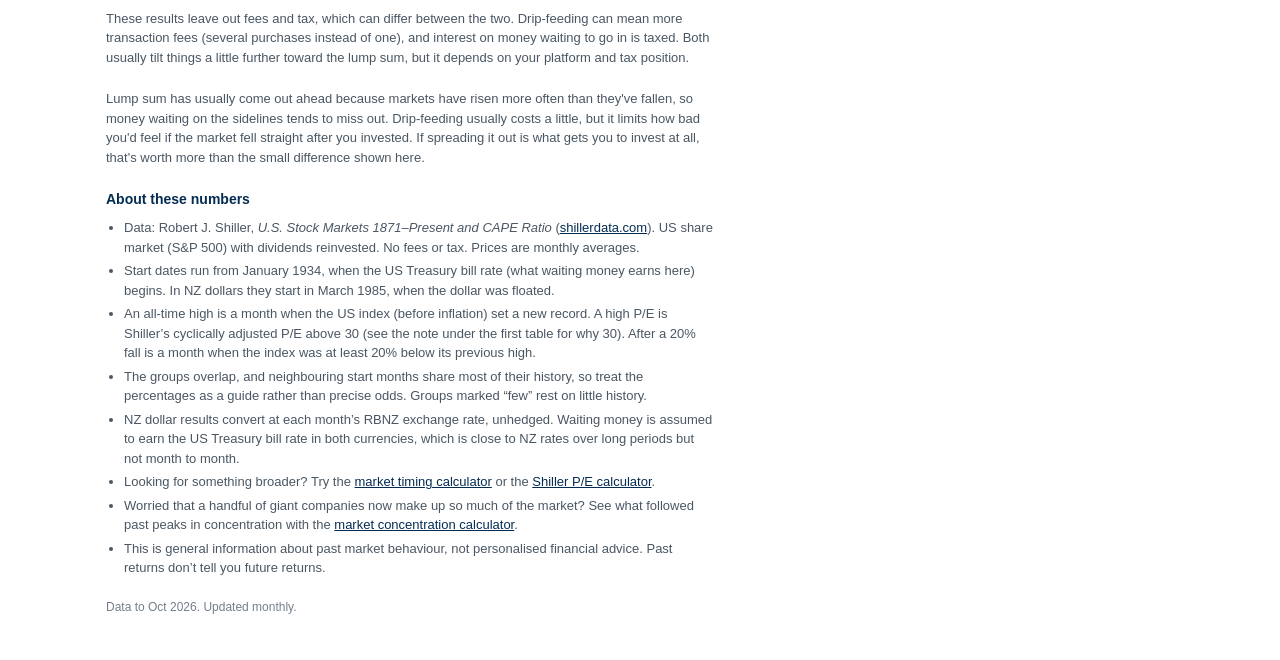
==== commit 63cc93af: "Add market concentration calculator" ====
--- a/lump-sum.html
+++ b/lump-sum.html
@@ -110,6 +110,7 @@
         <li>The groups overlap, and neighbouring start months share most of their history, so treat the percentages as a guide rather than precise odds. Groups marked &ldquo;few&rdquo; rest on little history.</li>
         <li>NZ dollar results convert at each month&rsquo;s RBNZ exchange rate, unhedged. Waiting money is assumed to earn the US Treasury bill rate in both currencies, which is close to NZ rates over long periods but not month to month.</li>
         <li>Looking for something broader? Try the <a href="https://www.yourmoneyblueprint.co.nz/market-timing-calculator" target="_top">market timing calculator</a> or the <a href="https://www.yourmoneyblueprint.co.nz/shiller-pe-calculator" target="_top">Shiller P/E calculator</a>.</li>
+        <li>Worried that a handful of giant companies now make up so much of the market? See what followed past peaks in concentration with the <a href="https://www.yourmoneyblueprint.co.nz/market-concentration-calculator" target="_top">market concentration calculator</a>.</li>
         <li>This is general information about past market behaviour, not personalised financial advice. Past returns don&rsquo;t tell you future returns.</li>
       </ul>
       <p class="thin" id="datanote"></p>
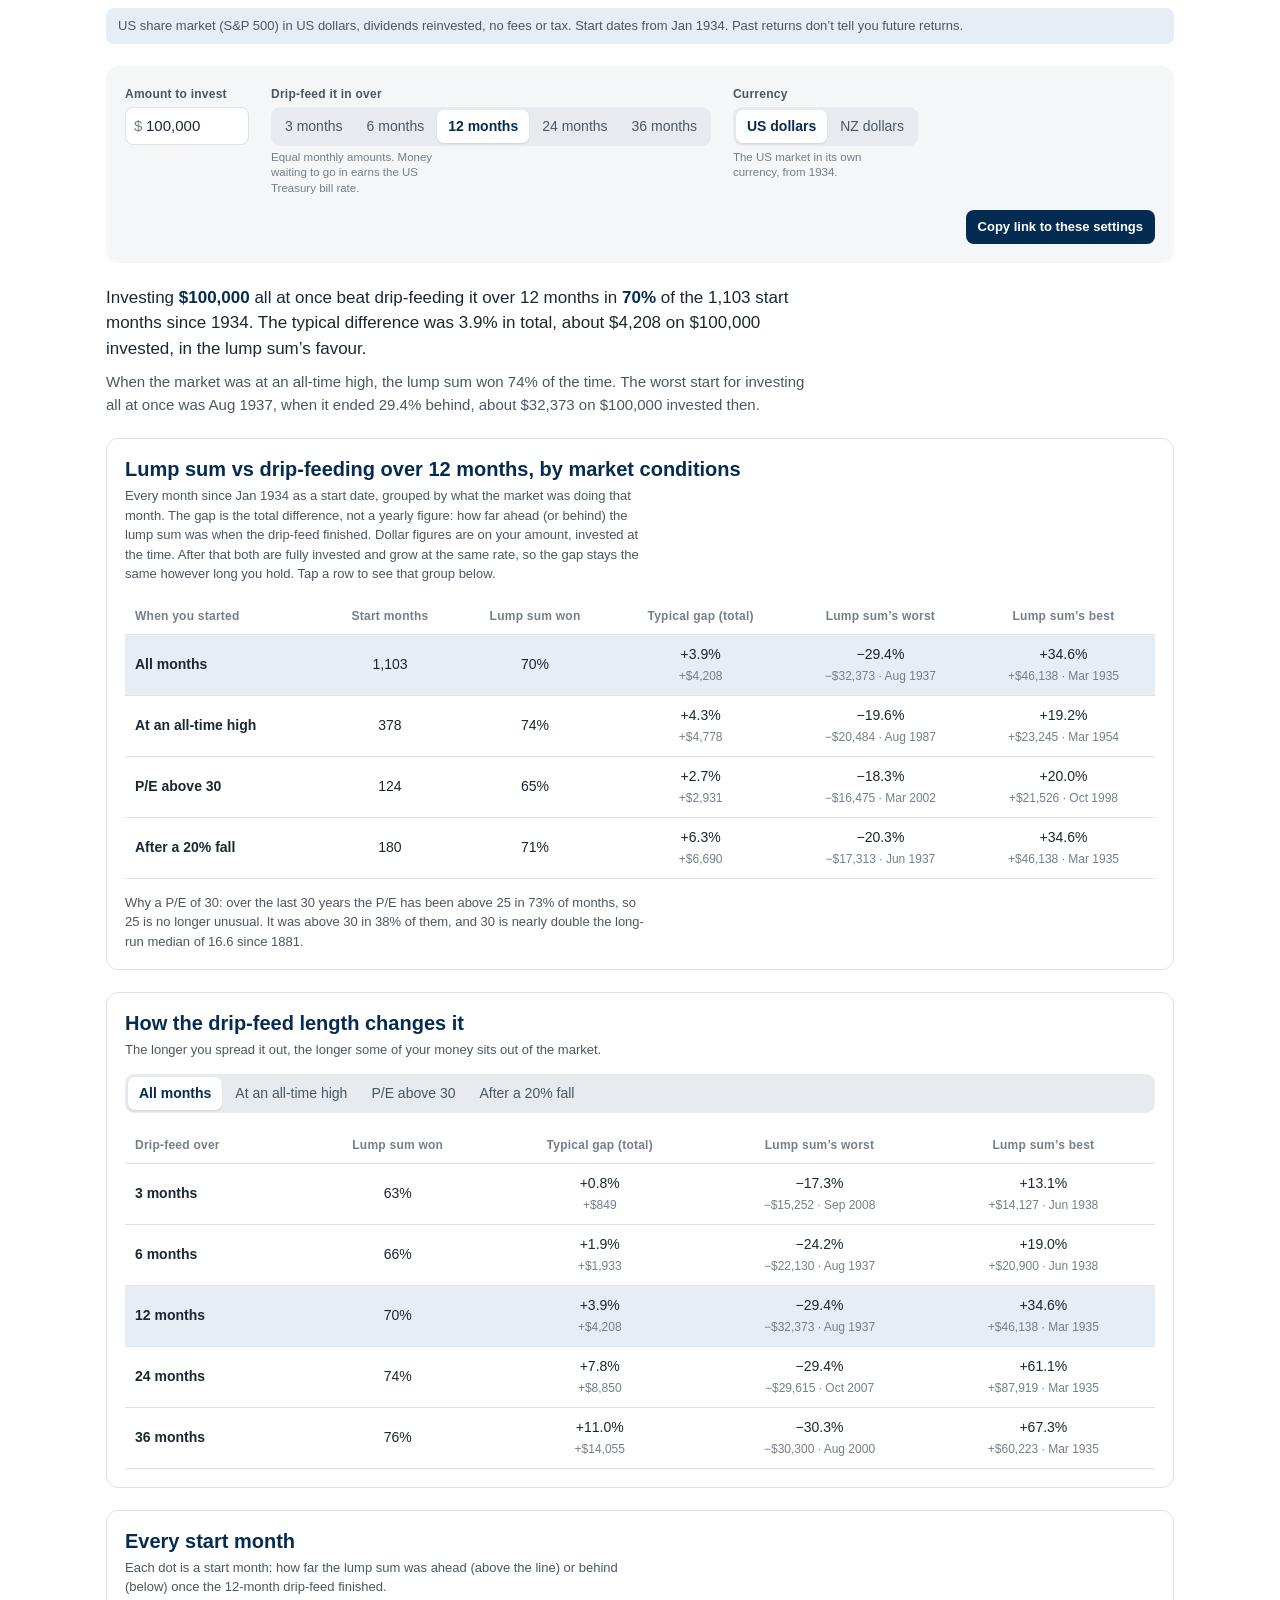
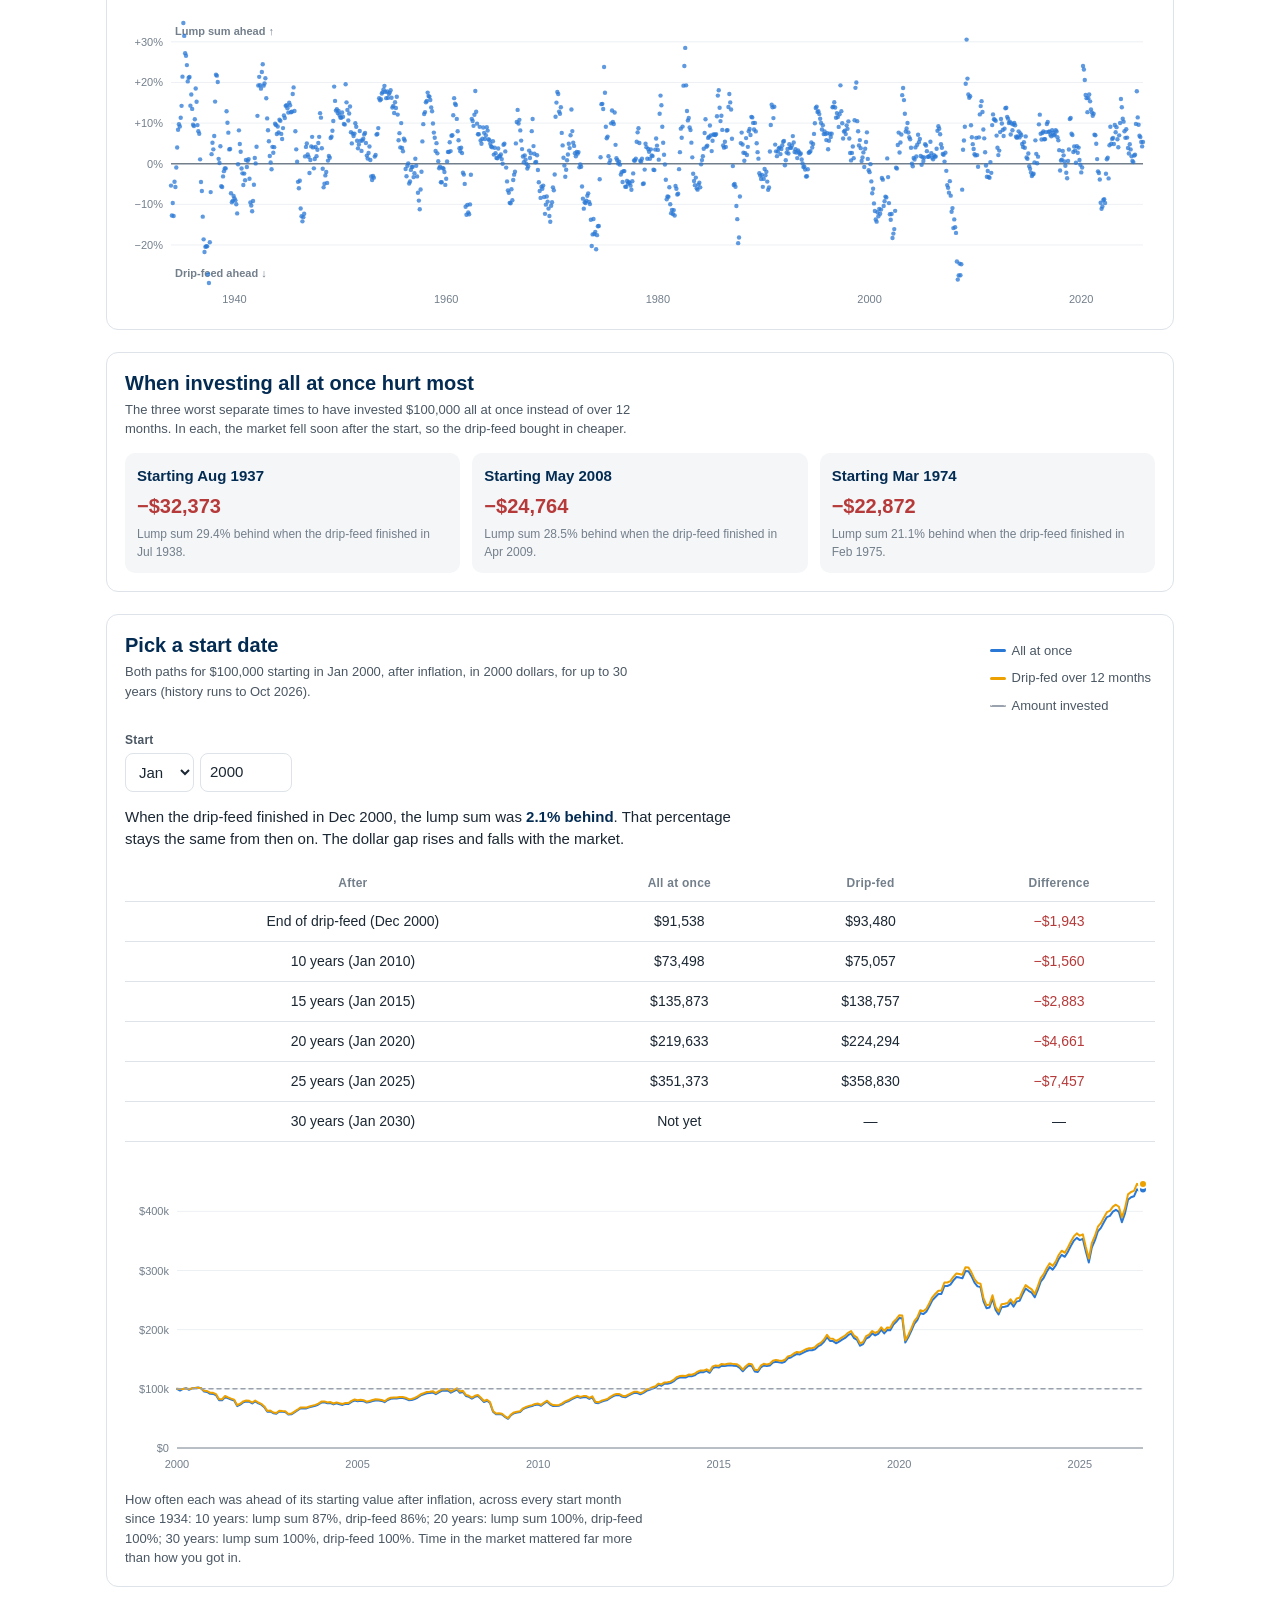
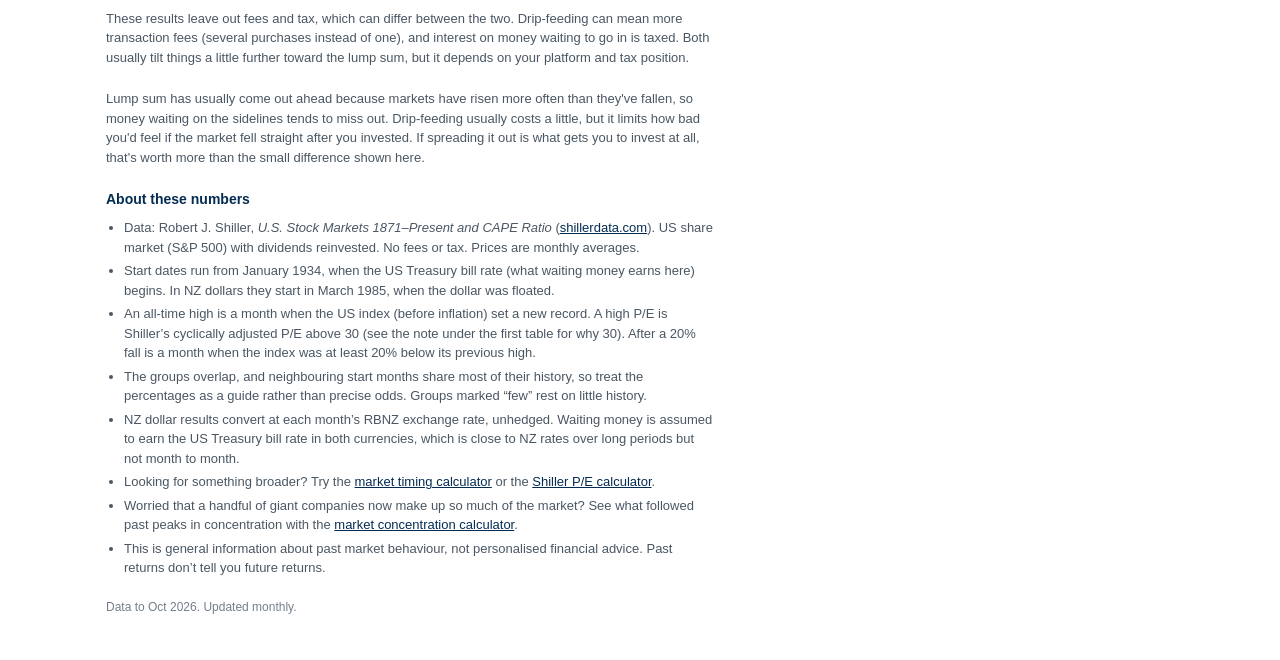
==== commit 011cc1bb: "Fix dollar box style" ====
--- a/lump-sum.html
+++ b/lump-sum.html
@@ -6,7 +6,7 @@
 <title>Lump Sum or Drip-Feed Calculator | Your Money Blueprint</title>
 <meta name="description" content="Should you invest a lump sum all at once or spread it out over months? See how often each won in every month since 1934, including when markets were at record highs, expensive, or had just fallen.">
 <meta name="robots" content="noindex">
-<link rel="stylesheet" href="assets/style.css?v=2">
+<link rel="stylesheet" href="assets/style.css?v=3">
 <style>
 .groups tbody tr td:first-child { text-align: left; font-weight: 600; }
 .groups th:first-child { text-align: left; }
--- a/assets/style.css
+++ b/assets/style.css
@@ -42,7 +42,7 @@
 .field > span { font-size: 12px; font-weight: 600; color: var(--ink-2); letter-spacing: .02em; }
 .hint { font-size: 11.5px; color: var(--ink-3); max-width: 26ch; line-height: 1.35; }
 .pair { display: flex; gap: 6px; }
-select, input[type="number"] { font: inherit; color: var(--ink); background: var(--surface); border: 1px solid var(--line); border-radius: 8px; padding: 7px 9px; min-height: 38px; }
+select, input[type="number"], .money input { font: inherit; color: var(--ink); background: var(--surface); border: 1px solid var(--line); border-radius: 8px; padding: 7px 9px; min-height: 38px; }
 input[type="number"] { width: 92px; font-variant-numeric: tabular-nums; }
 .money { position: relative; }
 .money input { padding-left: 20px; width: 124px; }
